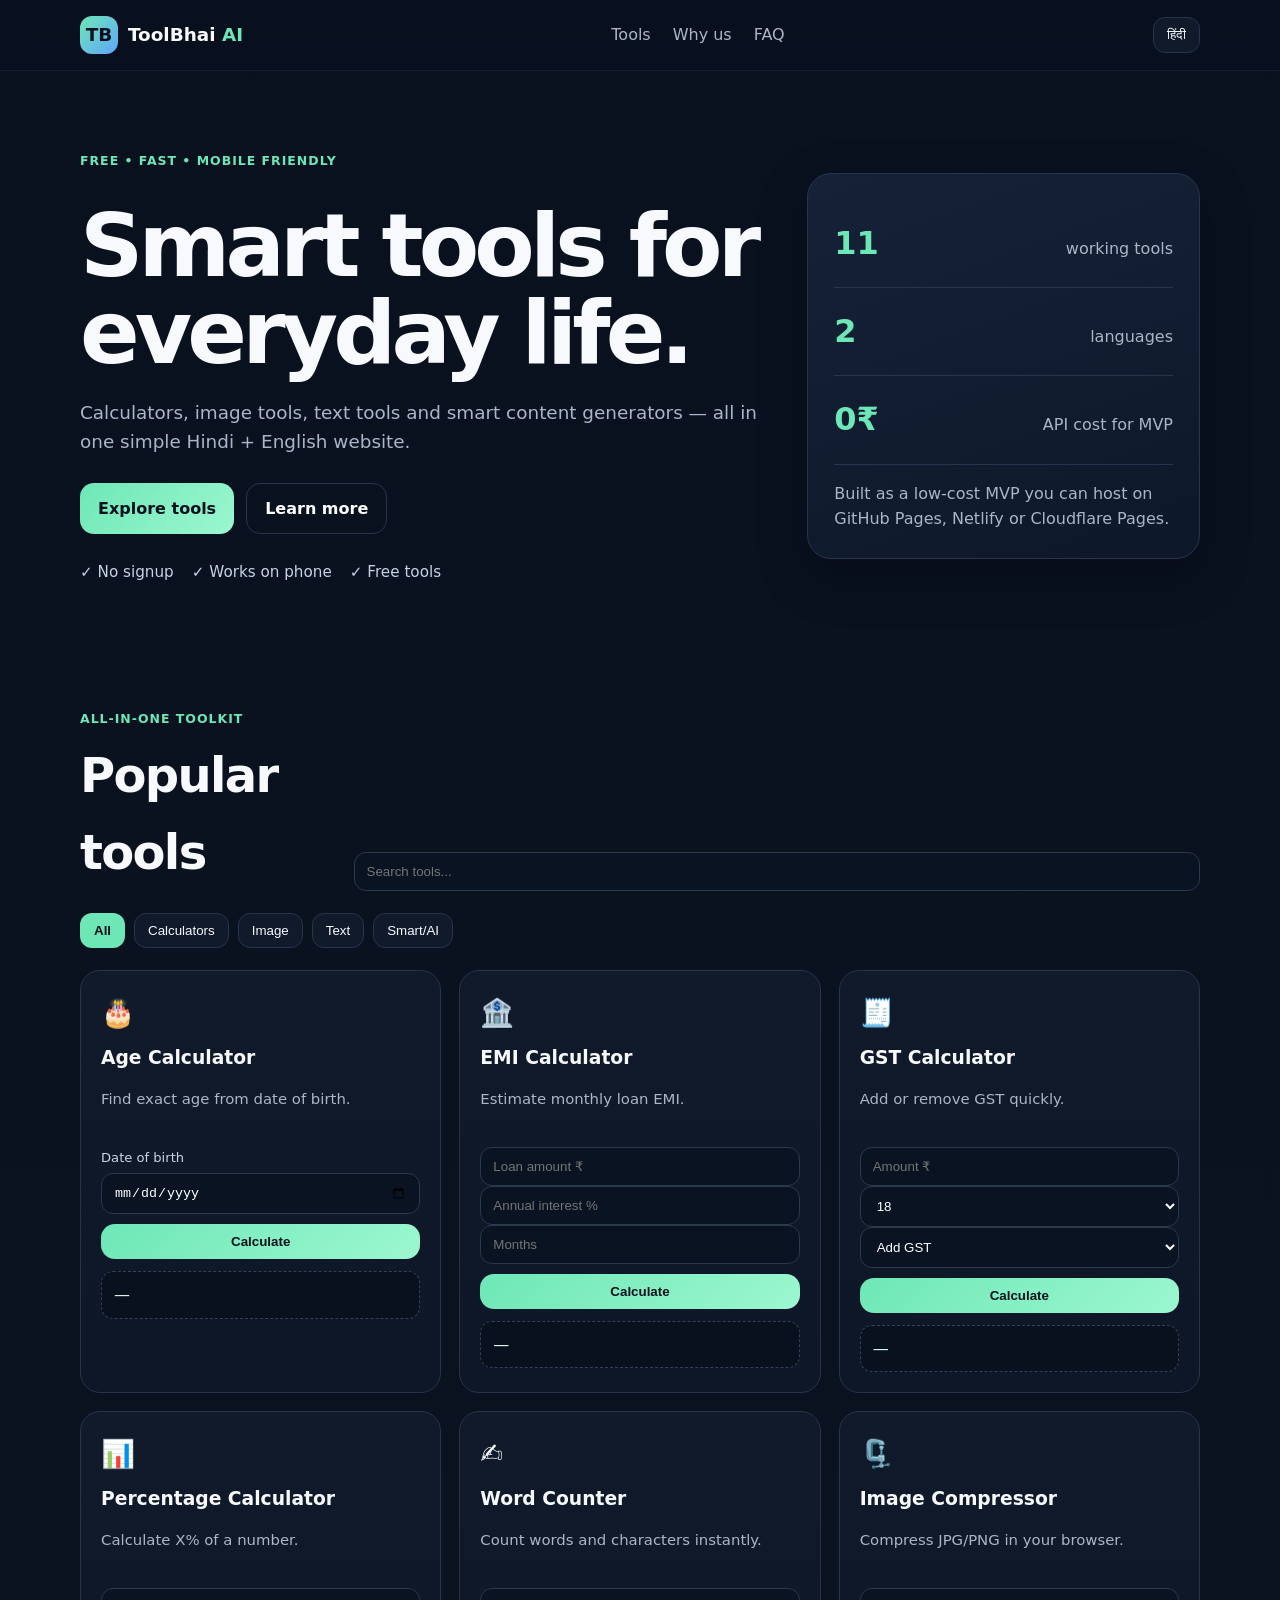
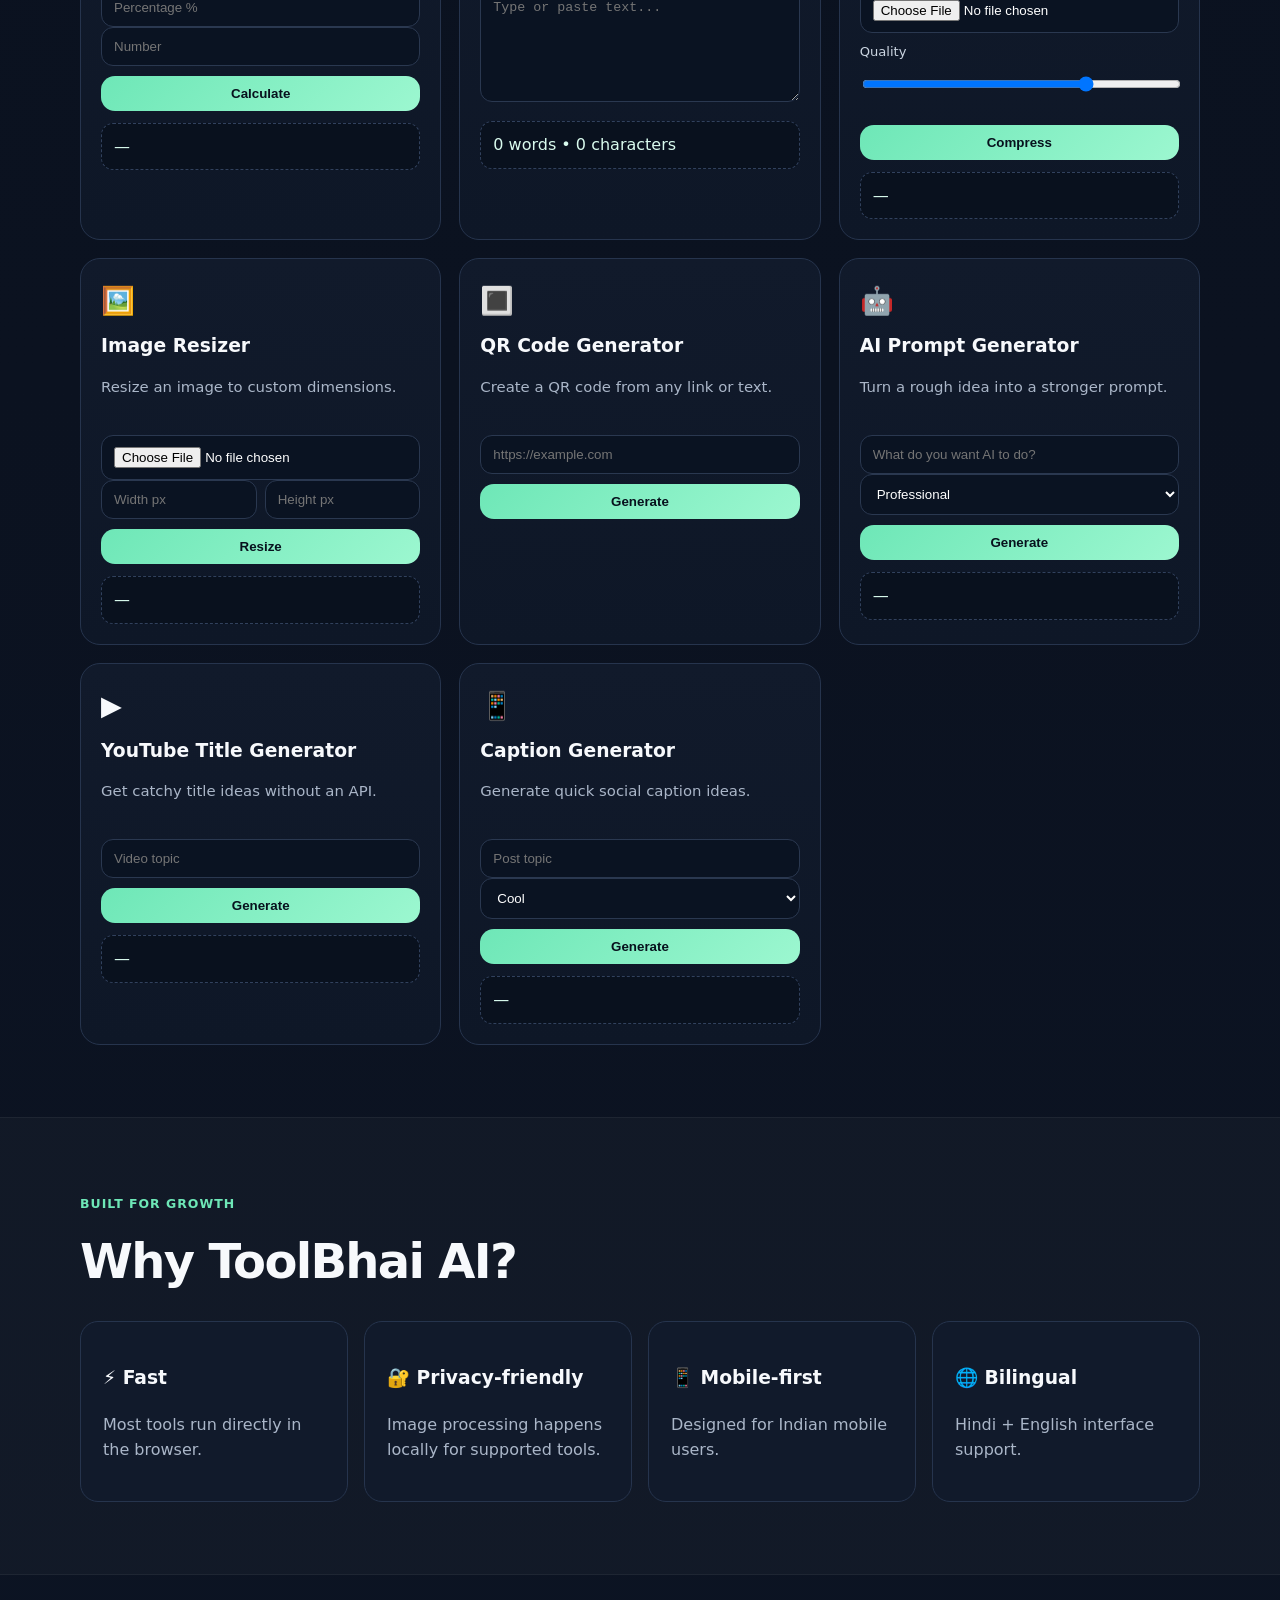
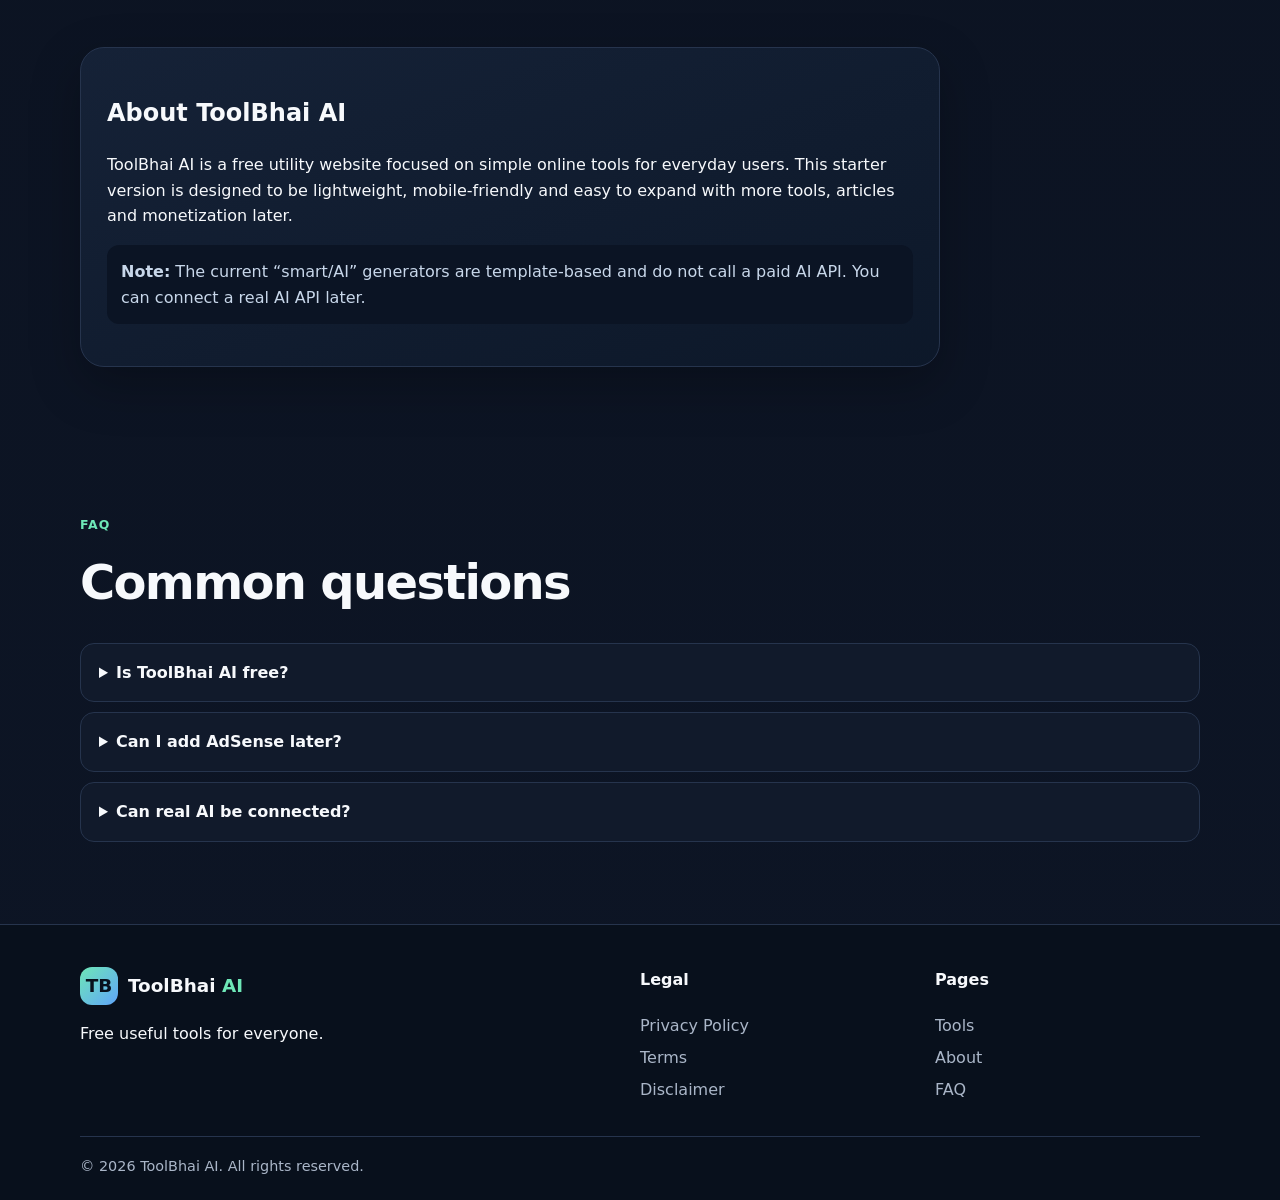
==== index.html @ b2e7e403 "Add files via upload" ====
<!doctype html>
<html lang="en">
<head>
  <meta charset="utf-8" />
  <meta name="viewport" content="width=device-width, initial-scale=1" />
  <meta name="description" content="ToolBhai AI — Free Hindi + English online tools for calculations, images, text, QR codes and smart content generation." />
  <meta name="keywords" content="online tools, AI tools, Hindi tools, EMI calculator, GST calculator, age calculator, image compressor, QR generator" />
  <meta name="author" content="ToolBhai AI" />
  <meta property="og:title" content="ToolBhai AI — Free Online Tools" />
  <meta property="og:description" content="Fast, simple and free Hindi + English tools for everyday work." />
  <meta property="og:type" content="website" />
  <title>ToolBhai AI — Free Hindi + English Online Tools</title>
  <link rel="stylesheet" href="styles.css" />
</head>
<body>
  <header class="site-header">
    <div class="container nav">
      <a class="brand" href="#top" aria-label="ToolBhai AI home">
        <span class="brand-mark">TB</span>
        <span>ToolBhai <b>AI</b></span>
      </a>
      <nav class="nav-links">
        <a href="#tools" data-i18n="navTools">Tools</a>
        <a href="#why" data-i18n="navWhy">Why us</a>
        <a href="#faq">FAQ</a>
      </nav>
      <button id="langToggle" class="lang-btn" type="button">हिंदी</button>
    </div>
  </header>

  <main id="top">
    <section class="hero">
      <div class="container hero-grid">
        <div>
          <span class="eyebrow" data-i18n="eyebrow">Free • Fast • Mobile friendly</span>
          <h1 data-i18n="heroTitle">Smart tools for everyday life.</h1>
          <p class="hero-copy" data-i18n="heroCopy">
            Calculators, image tools, text tools and smart content generators — all in one simple Hindi + English website.
          </p>
          <div class="hero-actions">
            <a class="btn primary" href="#tools" data-i18n="explore">Explore tools</a>
            <a class="btn ghost" href="#about" data-i18n="learnMore">Learn more</a>
          </div>
          <div class="trust-row">
            <span>✓ <span data-i18n="noSignup">No signup</span></span>
            <span>✓ <span data-i18n="worksPhone">Works on phone</span></span>
            <span>✓ <span data-i18n="freeTools">Free tools</span></span>
          </div>
        </div>
        <div class="hero-card">
          <div class="mini-stat">
            <strong>11</strong><span data-i18n="workingTools">working tools</span>
          </div>
          <div class="mini-stat">
            <strong>2</strong><span data-i18n="languages">languages</span>
          </div>
          <div class="mini-stat">
            <strong>0₹</strong><span data-i18n="apiCost">API cost for MVP</span>
          </div>
          <p data-i18n="heroNote">Built as a low-cost MVP you can host on GitHub Pages, Netlify or Cloudflare Pages.</p>
        </div>
      </div>
    </section>

    <section class="container section" id="tools">
      <div class="section-head">
        <div>
          <span class="eyebrow" data-i18n="allInOne">All-in-one toolkit</span>
          <h2 data-i18n="popularTools">Popular tools</h2>
        </div>
        <input id="toolSearch" class="search" type="search" placeholder="Search tools..." aria-label="Search tools" />
      </div>

      <div class="category-chips" id="chips">
        <button class="chip active" data-filter="all">All</button>
        <button class="chip" data-filter="calculator">Calculators</button>
        <button class="chip" data-filter="image">Image</button>
        <button class="chip" data-filter="text">Text</button>
        <button class="chip" data-filter="smart">Smart/AI</button>
      </div>

      <div class="tool-grid" id="toolGrid">
        <article class="tool-card" data-category="calculator" data-name="age calculator">
          <div class="icon">🎂</div><h3 data-i18n="ageCalc">Age Calculator</h3>
          <p data-i18n="ageDesc">Find exact age from date of birth.</p>
          <label data-i18n="dob">Date of birth</label>
          <input id="dob" type="date" />
          <button class="btn small" onclick="calcAge()" data-i18n="calculate">Calculate</button>
          <div class="result" id="ageResult">—</div>
        </article>

        <article class="tool-card" data-category="calculator" data-name="emi calculator loan">
          <div class="icon">🏦</div><h3 data-i18n="emiCalc">EMI Calculator</h3>
          <p data-i18n="emiDesc">Estimate monthly loan EMI.</p>
          <input id="loan" type="number" placeholder="Loan amount ₹" min="0" />
          <input id="rate" type="number" step="0.01" placeholder="Annual interest %" min="0" />
          <input id="months" type="number" placeholder="Months" min="1" />
          <button class="btn small" onclick="calcEMI()" data-i18n="calculate">Calculate</button>
          <div class="result" id="emiResult">—</div>
        </article>

        <article class="tool-card" data-category="calculator" data-name="gst calculator">
          <div class="icon">🧾</div><h3>GST Calculator</h3>
          <p data-i18n="gstDesc">Add or remove GST quickly.</p>
          <input id="gstAmount" type="number" placeholder="Amount ₹" min="0" />
          <select id="gstRate"><option>5</option><option>12</option><option selected>18</option><option>28</option></select>
          <select id="gstMode"><option value="add">Add GST</option><option value="remove">Remove GST</option></select>
          <button class="btn small" onclick="calcGST()" data-i18n="calculate">Calculate</button>
          <div class="result" id="gstResult">—</div>
        </article>

        <article class="tool-card" data-category="calculator" data-name="percentage calculator">
          <div class="icon">📊</div><h3 data-i18n="percentCalc">Percentage Calculator</h3>
          <p data-i18n="percentDesc">Calculate X% of a number.</p>
          <input id="pct" type="number" placeholder="Percentage %" />
          <input id="pctNum" type="number" placeholder="Number" />
          <button class="btn small" onclick="calcPercent()" data-i18n="calculate">Calculate</button>
          <div class="result" id="pctResult">—</div>
        </article>

        <article class="tool-card" data-category="text" data-name="word counter text">
          <div class="icon">✍️</div><h3 data-i18n="wordCounter">Word Counter</h3>
          <p data-i18n="wordDesc">Count words and characters instantly.</p>
          <textarea id="wordText" rows="6" placeholder="Type or paste text..."></textarea>
          <div class="result" id="wordResult">0 words • 0 characters</div>
        </article>

        <article class="tool-card" data-category="image" data-name="image compressor compress">
          <div class="icon">🗜️</div><h3 data-i18n="compressor">Image Compressor</h3>
          <p data-i18n="compressDesc">Compress JPG/PNG in your browser.</p>
          <input id="compressInput" type="file" accept="image/*" />
          <label>Quality <input id="quality" type="range" min="0.2" max="0.95" step="0.05" value="0.75"/></label>
          <button class="btn small" onclick="compressImage()" data-i18n="compress">Compress</button>
          <div class="result" id="compressResult">—</div>
        </article>

        <article class="tool-card" data-category="image" data-name="image resizer resize">
          <div class="icon">🖼️</div><h3 data-i18n="resizer">Image Resizer</h3>
          <p data-i18n="resizeDesc">Resize an image to custom dimensions.</p>
          <input id="resizeInput" type="file" accept="image/*" />
          <div class="two-col">
            <input id="resizeW" type="number" placeholder="Width px" min="1" />
            <input id="resizeH" type="number" placeholder="Height px" min="1" />
          </div>
          <button class="btn small" onclick="resizeImage()" data-i18n="resize">Resize</button>
          <div class="result" id="resizeResult">—</div>
        </article>

        <article class="tool-card" data-category="text" data-name="qr code generator">
          <div class="icon">🔳</div><h3 data-i18n="qrGen">QR Code Generator</h3>
          <p data-i18n="qrDesc">Create a QR code from any link or text.</p>
          <input id="qrText" type="text" placeholder="https://example.com" />
          <button class="btn small" onclick="makeQR()" data-i18n="generate">Generate</button>
          <div class="qr-wrap" id="qrWrap"></div>
        </article>

        <article class="tool-card" data-category="smart" data-name="ai prompt generator">
          <div class="icon">🤖</div><h3 data-i18n="promptGen">AI Prompt Generator</h3>
          <p data-i18n="promptDesc">Turn a rough idea into a stronger prompt.</p>
          <input id="promptTask" type="text" placeholder="What do you want AI to do?" />
          <select id="promptTone">
            <option>Professional</option><option>Friendly</option><option>Creative</option><option>Concise</option>
          </select>
          <button class="btn small" onclick="makePrompt()" data-i18n="generate">Generate</button>
          <div class="result selectable" id="promptResult">—</div>
        </article>

        <article class="tool-card" data-category="smart" data-name="youtube title generator ai">
          <div class="icon">▶️</div><h3 data-i18n="ytTitle">YouTube Title Generator</h3>
          <p data-i18n="ytDesc">Get catchy title ideas without an API.</p>
          <input id="ytTopic" type="text" placeholder="Video topic" />
          <button class="btn small" onclick="makeTitles()" data-i18n="generate">Generate</button>
          <div class="result selectable" id="ytResult">—</div>
        </article>

        <article class="tool-card" data-category="smart" data-name="instagram caption generator ai">
          <div class="icon">📱</div><h3 data-i18n="captionGen">Caption Generator</h3>
          <p data-i18n="captionDesc">Generate quick social caption ideas.</p>
          <input id="captionTopic" type="text" placeholder="Post topic" />
          <select id="captionMood"><option>Cool</option><option>Funny</option><option>Motivational</option><option>Simple</option></select>
          <button class="btn small" onclick="makeCaption()" data-i18n="generate">Generate</button>
          <div class="result selectable" id="captionResult">—</div>
        </article>
      </div>
    </section>

    <section class="section muted" id="why">
      <div class="container">
        <div class="section-head"><div><span class="eyebrow" data-i18n="builtForGrowth">Built for growth</span><h2 data-i18n="whyTitle">Why ToolBhai AI?</h2></div></div>
        <div class="feature-grid">
          <div class="feature"><h3>⚡ <span data-i18n="fast">Fast</span></h3><p data-i18n="fastDesc">Most tools run directly in the browser.</p></div>
          <div class="feature"><h3>🔐 <span data-i18n="privacy">Privacy-friendly</span></h3><p data-i18n="privacyDesc">Image processing happens locally for supported tools.</p></div>
          <div class="feature"><h3>📱 <span data-i18n="mobile">Mobile-first</span></h3><p data-i18n="mobileDesc">Designed for Indian mobile users.</p></div>
          <div class="feature"><h3>🌐 <span data-i18n="bilingual">Bilingual</span></h3><p data-i18n="bilingualDesc">Hindi + English interface support.</p></div>
        </div>
      </div>
    </section>

    <section class="container section" id="about">
      <div class="content-card">
        <h2 data-i18n="aboutTitle">About ToolBhai AI</h2>
        <p data-i18n="aboutText">ToolBhai AI is a free utility website focused on simple online tools for everyday users. This starter version is designed to be lightweight, mobile-friendly and easy to expand with more tools, articles and monetization later.</p>
        <p class="note" data-i18n="aiNote"><strong>Note:</strong> The current “smart/AI” generators are template-based and do not call a paid AI API. You can connect a real AI API later.</p>
      </div>
    </section>

    <section class="container section" id="faq">
      <div class="section-head"><div><span class="eyebrow">FAQ</span><h2 data-i18n="faqTitle">Common questions</h2></div></div>
      <details><summary data-i18n="faq1q">Is ToolBhai AI free?</summary><p data-i18n="faq1a">Yes. This MVP uses free browser-based tools.</p></details>
      <details><summary data-i18n="faq2q">Can I add AdSense later?</summary><p data-i18n="faq2a">Yes, after you add original content, policy pages, useful tools and get the site approved.</p></details>
      <details><summary data-i18n="faq3q">Can real AI be connected?</summary><p data-i18n="faq3a">Yes. A backend can later connect to OpenAI or another AI provider.</p></details>
    </section>
  </main>

  <footer>
    <div class="container footer-grid">
      <div><div class="brand"><span class="brand-mark">TB</span><span>ToolBhai <b>AI</b></span></div><p>Free useful tools for everyone.</p></div>
      <div><h4>Legal</h4><a href="privacy.html">Privacy Policy</a><a href="terms.html">Terms</a><a href="disclaimer.html">Disclaimer</a></div>
      <div><h4>Pages</h4><a href="#tools">Tools</a><a href="#about">About</a><a href="#faq">FAQ</a></div>
    </div>
    <div class="container copyright">© <span id="year"></span> ToolBhai AI. All rights reserved.</div>
  </footer>

  <canvas id="workCanvas" hidden></canvas>
  <script src="app.js"></script>
</body>
</html>
---- styles.css ----
:root{
  --bg:#0b1220;--panel:#111a2b;--panel2:#162238;--text:#f7f9fc;--muted:#aab6c8;
  --accent:#6ee7b7;--accent2:#60a5fa;--border:#26344d;--shadow:0 18px 50px rgba(0,0,0,.25);
}
*{box-sizing:border-box}html{scroll-behavior:smooth}body{margin:0;font-family:Inter,ui-sans-serif,system-ui,-apple-system,Segoe UI,Roboto,Arial,sans-serif;background:linear-gradient(180deg,#09111f 0%,#0b1220 45%,#0d1525 100%);color:var(--text);line-height:1.6}
a{color:inherit;text-decoration:none}.container{width:min(1120px,92%);margin:auto}.site-header{position:sticky;top:0;z-index:20;background:rgba(9,17,31,.82);backdrop-filter:blur(14px);border-bottom:1px solid rgba(255,255,255,.06)}
.nav{height:70px;display:flex;align-items:center;justify-content:space-between;gap:20px}.brand{display:flex;align-items:center;gap:10px;font-weight:800;font-size:1.15rem}.brand b{color:var(--accent)}.brand-mark{display:grid;place-items:center;width:38px;height:38px;border-radius:12px;background:linear-gradient(135deg,var(--accent),var(--accent2));color:#08111d;font-weight:900}
.nav-links{display:flex;gap:22px;color:var(--muted)}.nav-links a:hover{color:#fff}.lang-btn,.chip{border:1px solid var(--border);background:var(--panel);color:var(--text);padding:9px 13px;border-radius:12px;cursor:pointer}.hero{padding:76px 0 48px}.hero-grid{display:grid;grid-template-columns:1.4fr .8fr;gap:40px;align-items:center}.eyebrow{display:inline-block;color:var(--accent);font-weight:800;text-transform:uppercase;letter-spacing:.08em;font-size:.78rem}.hero h1{font-size:clamp(2.6rem,7vw,5.5rem);line-height:.98;letter-spacing:-.055em;margin:.35em 0 .25em;max-width:850px}.hero-copy{font-size:1.15rem;color:var(--muted);max-width:720px}.hero-actions{display:flex;gap:12px;flex-wrap:wrap;margin:26px 0}.btn{display:inline-flex;align-items:center;justify-content:center;border:none;border-radius:14px;padding:12px 18px;font-weight:800;cursor:pointer}.btn.primary,.btn.small{background:linear-gradient(135deg,var(--accent),#9cf7d0);color:#07111d}.btn.ghost{border:1px solid var(--border);background:transparent;color:#fff}.btn.small{width:100%;margin-top:10px;padding:10px 12px}.trust-row{display:flex;gap:18px;flex-wrap:wrap;color:#c7d2e3;font-size:.95rem}.hero-card,.content-card{background:linear-gradient(160deg,rgba(22,34,56,.96),rgba(13,24,42,.96));border:1px solid var(--border);border-radius:24px;padding:26px;box-shadow:var(--shadow)}.mini-stat{display:flex;align-items:baseline;justify-content:space-between;padding:18px 0;border-bottom:1px solid var(--border)}.mini-stat strong{font-size:2rem;color:var(--accent)}.mini-stat span{color:var(--muted)}.hero-card p{color:var(--muted);margin-bottom:0}.section{padding:72px 0}.muted{background:rgba(255,255,255,.025);border-top:1px solid rgba(255,255,255,.05);border-bottom:1px solid rgba(255,255,255,.05)}.section-head{display:flex;align-items:end;justify-content:space-between;gap:20px;margin-bottom:22px}.section-head h2{font-size:clamp(2rem,4vw,3rem);margin:.15em 0 0;letter-spacing:-.035em}.search{min-width:260px}.category-chips{display:flex;gap:9px;flex-wrap:wrap;margin-bottom:22px}.chip.active{background:var(--accent);color:#08111d;border-color:transparent;font-weight:800}.tool-grid{display:grid;grid-template-columns:repeat(3,1fr);gap:18px}.tool-card{background:linear-gradient(180deg,var(--panel),#0e1727);border:1px solid var(--border);border-radius:20px;padding:20px;transition:.2s transform,.2s border-color}.tool-card:hover{transform:translateY(-3px);border-color:#3f526f}.tool-card .icon{font-size:1.7rem}.tool-card h3{margin:.45em 0 .25em}.tool-card p{color:var(--muted);font-size:.93rem;min-height:44px}.tool-card label{font-size:.82rem;color:#cbd5e1;display:block;margin:8px 0 5px}input,select,textarea{width:100%;background:#0a1322;border:1px solid #2a3850;color:#fff;border-radius:12px;padding:11px 12px;outline:none}input:focus,select:focus,textarea:focus{border-color:var(--accent2)}textarea{resize:vertical}.two-col{display:grid;grid-template-columns:1fr 1fr;gap:8px}.result{margin-top:12px;background:#09111e;border:1px dashed #31415d;border-radius:12px;padding:10px 12px;color:#d9fbee;min-height:46px;overflow-wrap:anywhere}.selectable{user-select:text;white-space:pre-line}.qr-wrap{display:grid;place-items:center;margin-top:12px}.qr-wrap img{max-width:180px;border-radius:12px;background:#fff;padding:8px}.feature-grid{display:grid;grid-template-columns:repeat(4,1fr);gap:16px}.feature{padding:22px;border:1px solid var(--border);border-radius:18px;background:var(--panel)}.feature p{color:var(--muted)}.content-card{max-width:860px}.content-card .note{color:#c8d7ea;background:#0b1424;padding:14px;border-radius:12px}.section details{background:var(--panel);border:1px solid var(--border);border-radius:14px;padding:16px 18px;margin:10px 0}.section summary{cursor:pointer;font-weight:700}.section details p{color:var(--muted)}footer{border-top:1px solid var(--border);padding:42px 0 22px;background:#08101c}.footer-grid{display:grid;grid-template-columns:2fr 1fr 1fr;gap:30px}.footer-grid h4{margin-top:0}.footer-grid a{display:block;color:var(--muted);margin:6px 0}.copyright{border-top:1px solid var(--border);margin-top:28px;padding-top:18px;color:var(--muted);font-size:.9rem}.hidden{display:none!important}
@media (max-width:900px){.hero-grid{grid-template-columns:1fr}.tool-grid{grid-template-columns:repeat(2,1fr)}.feature-grid{grid-template-columns:repeat(2,1fr)}}
@media (max-width:640px){.nav-links{display:none}.hero{padding-top:52px}.tool-grid,.feature-grid,.footer-grid{grid-template-columns:1fr}.section-head{align-items:stretch;flex-direction:column}.search{min-width:0}.trust-row{gap:10px}.hero-card{padding:20px}.tool-card p{min-height:0}}
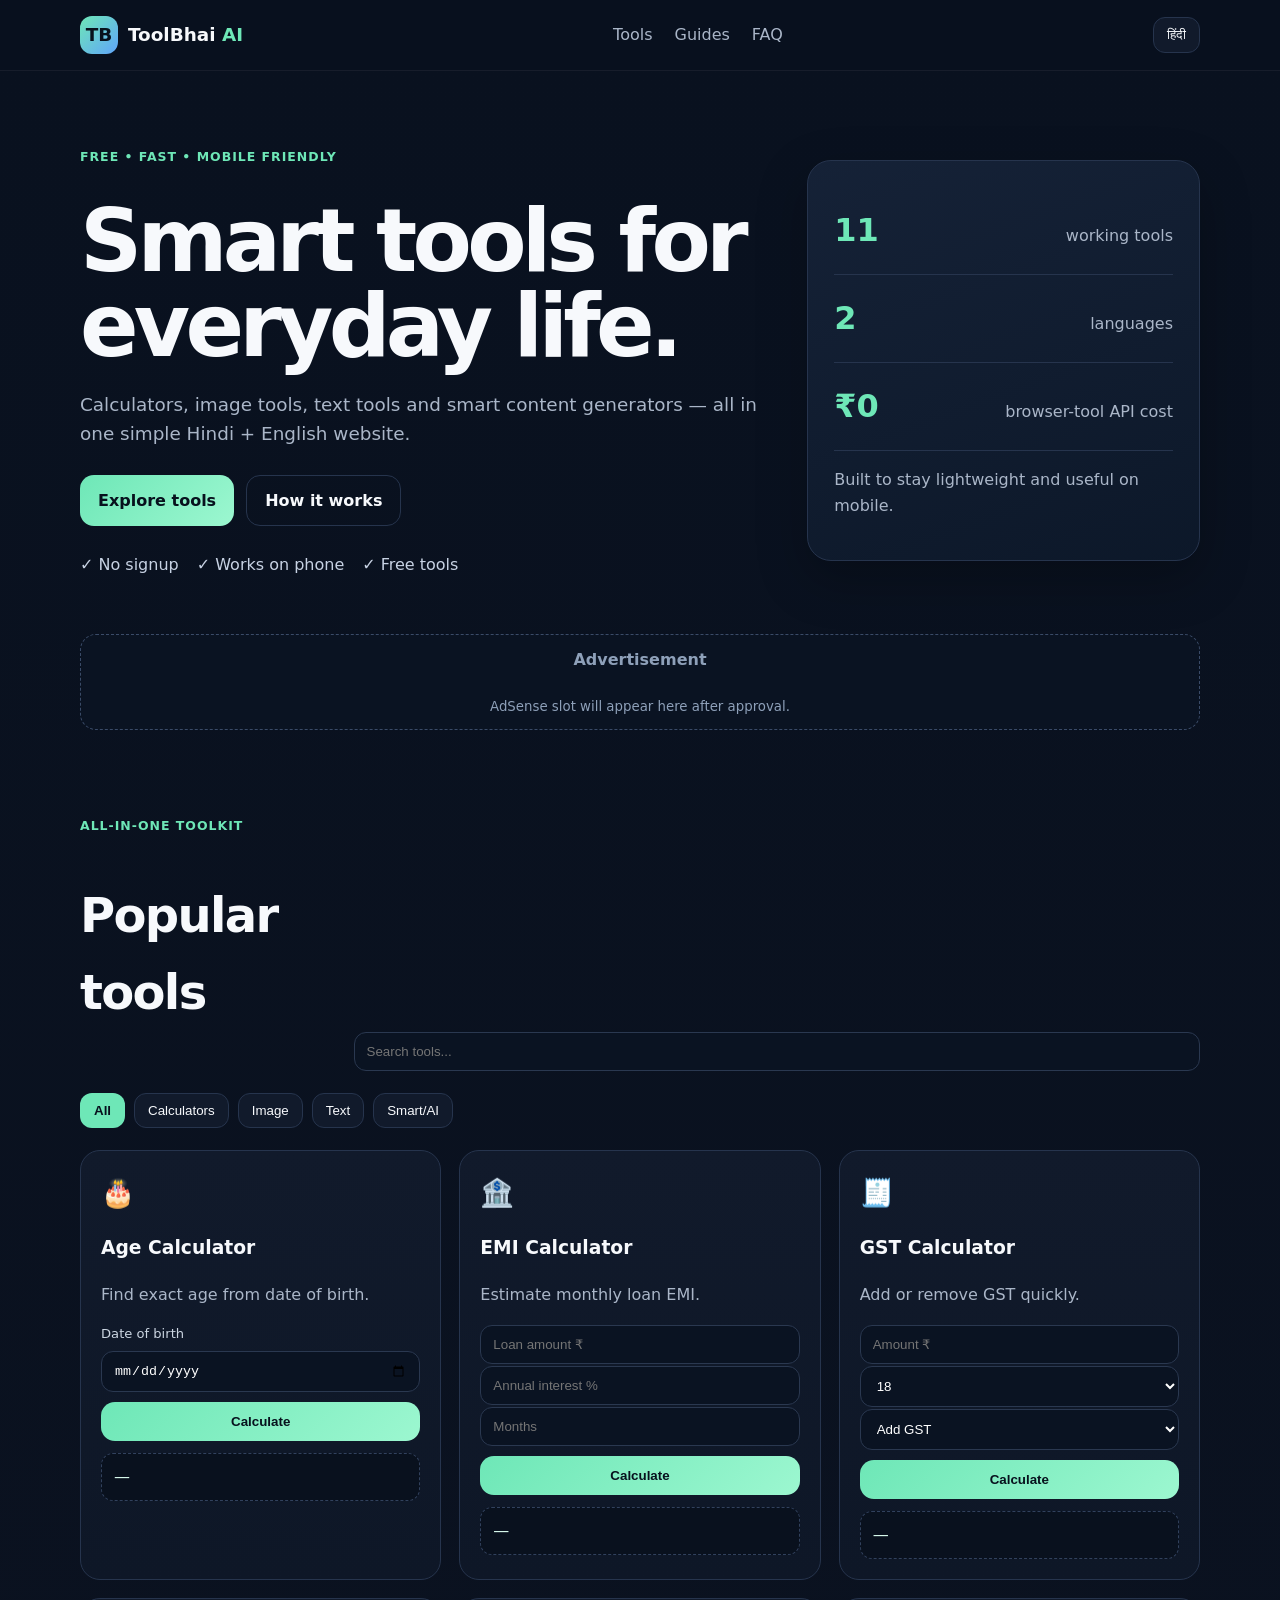
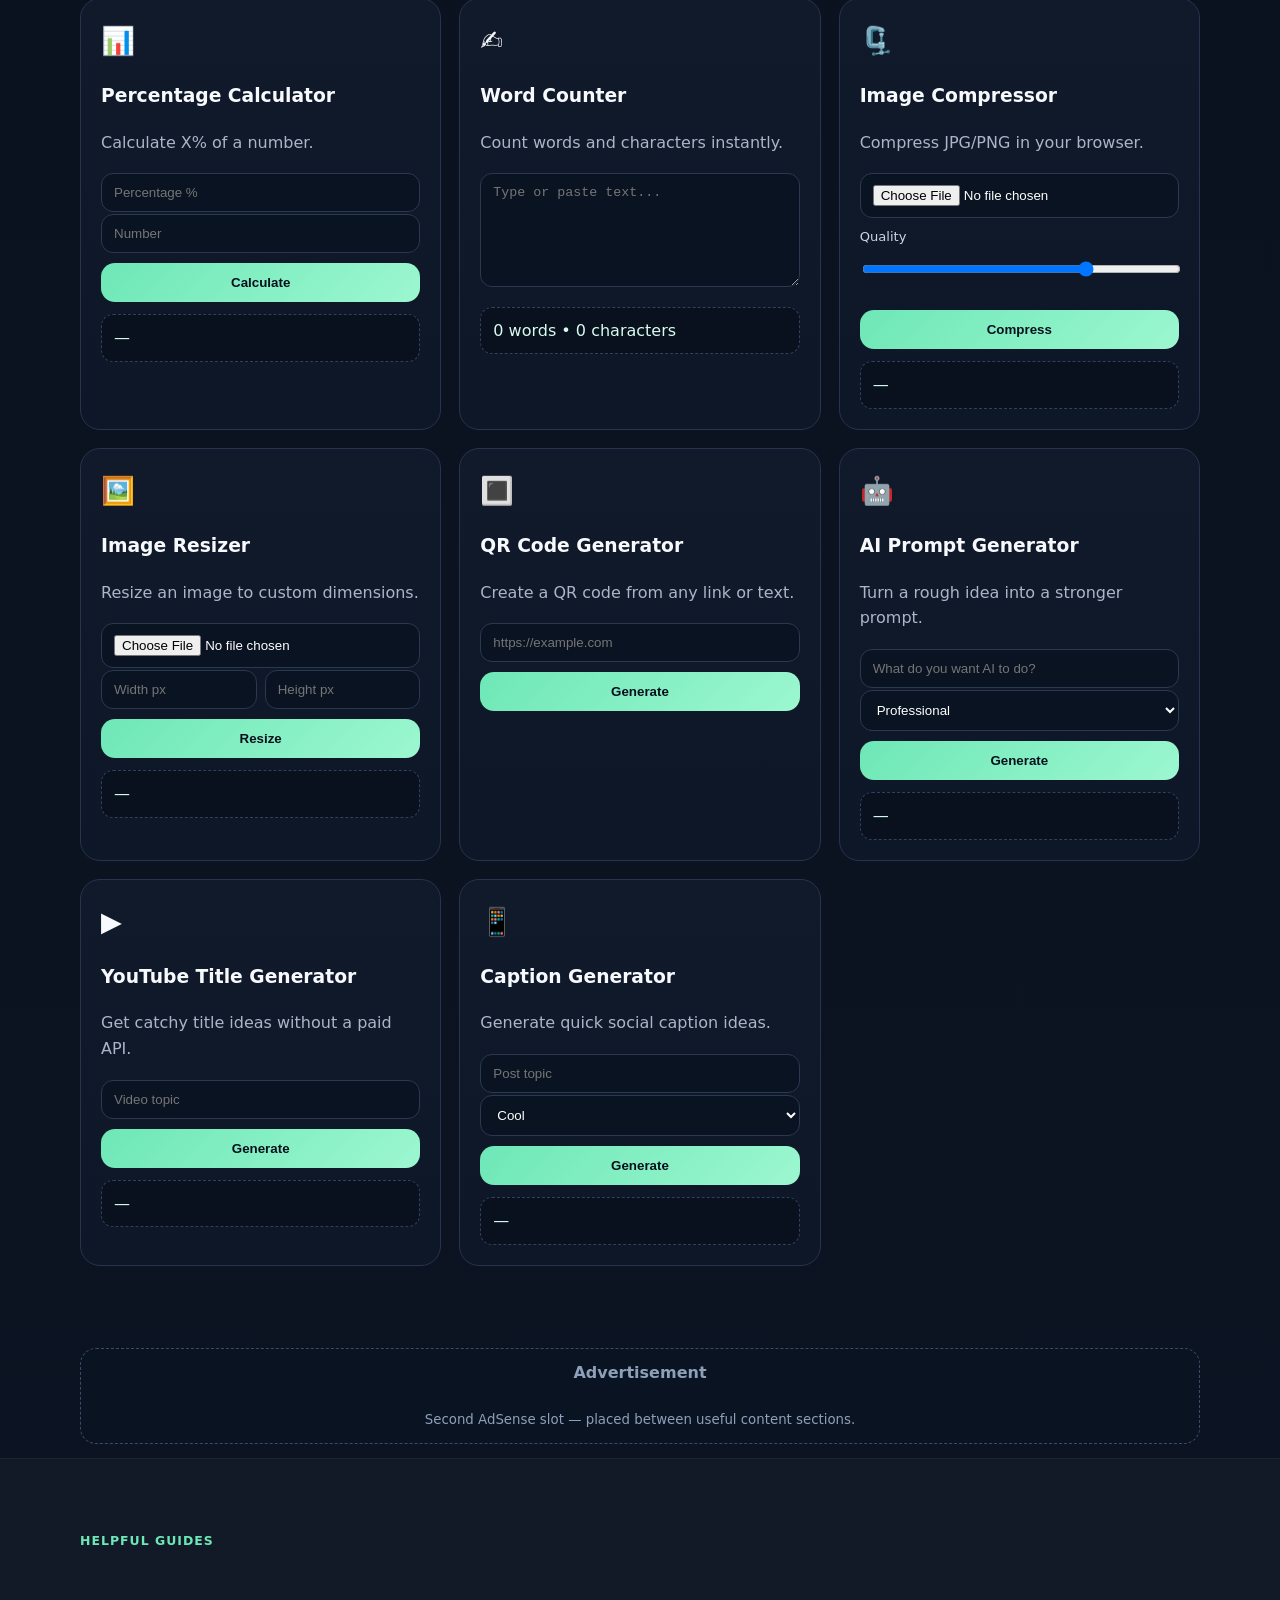
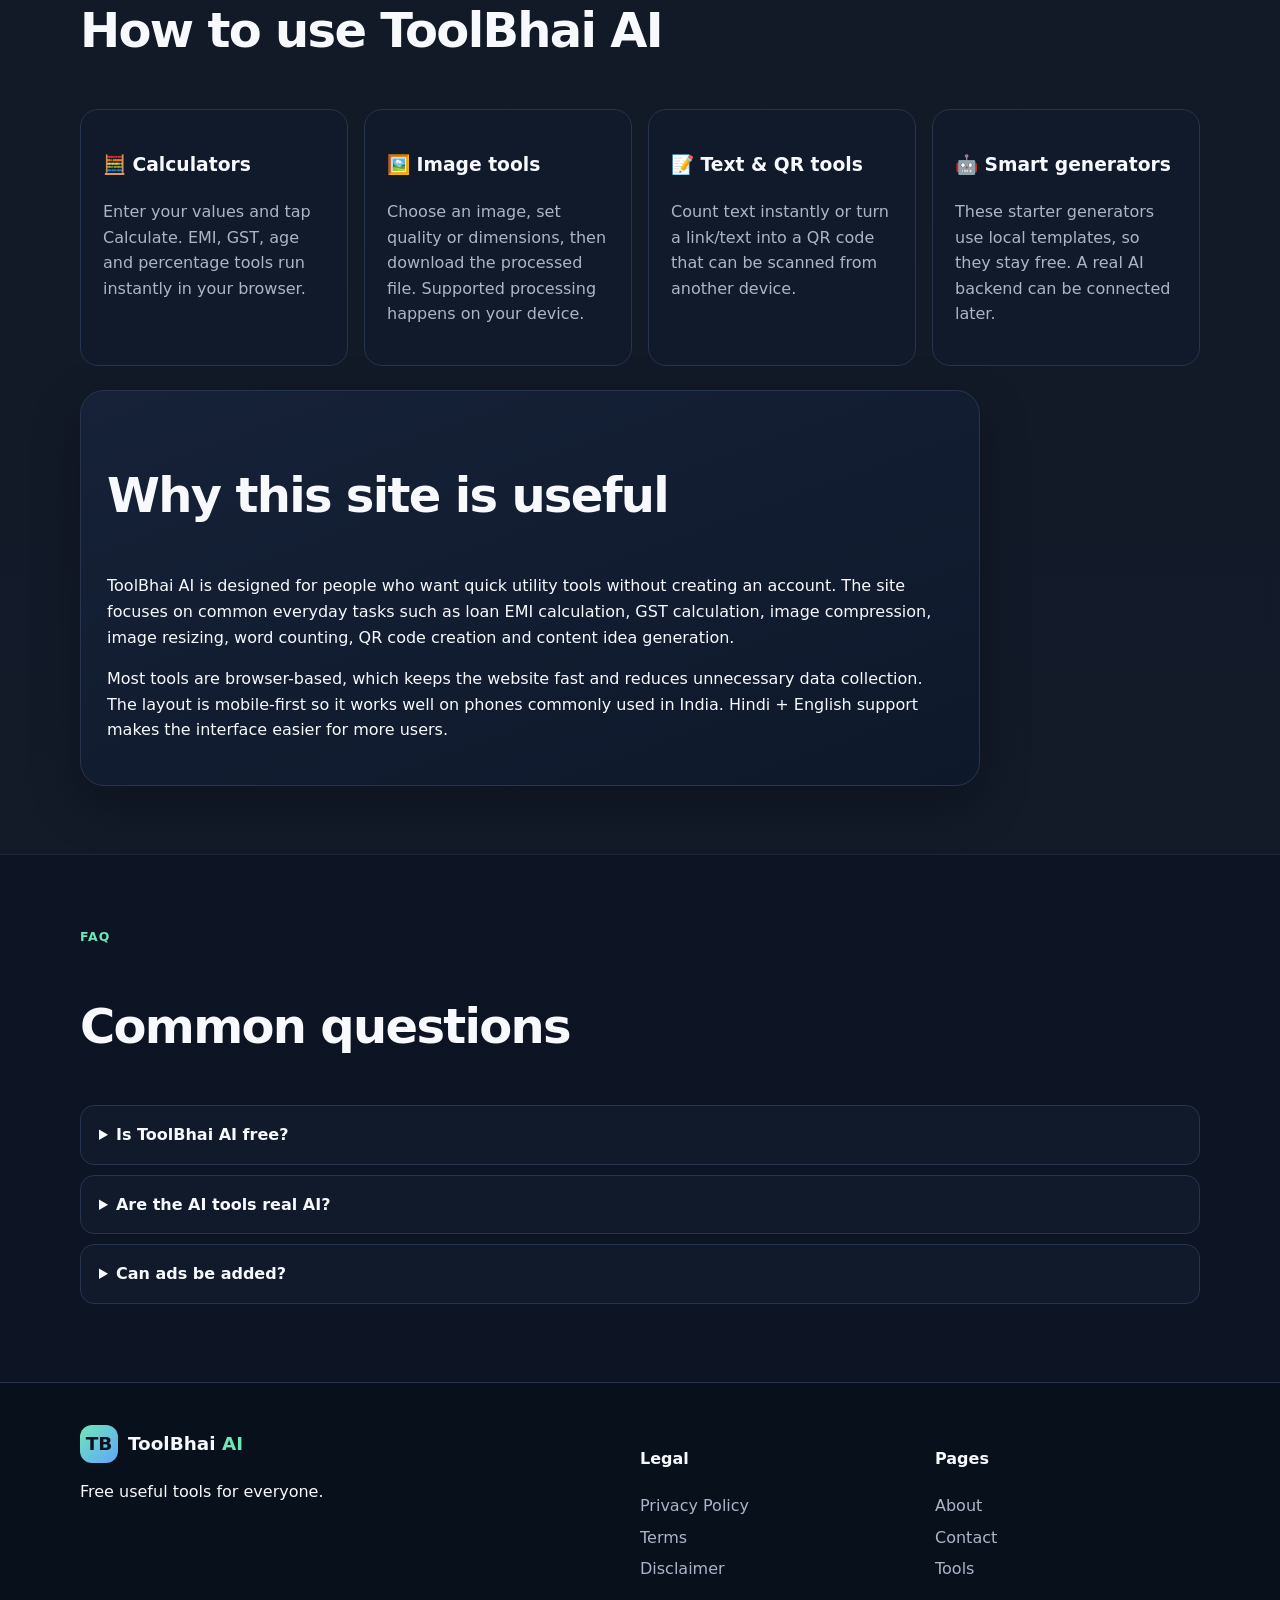
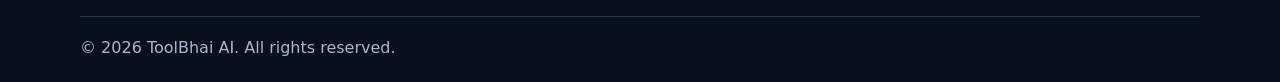
==== commit 1dbb2a67: "Add files via upload" ====
--- a/index.html
+++ b/index.html
@@ -3,225 +3,125 @@
 <head>
   <meta charset="utf-8" />
   <meta name="viewport" content="width=device-width, initial-scale=1" />
-  <meta name="description" content="ToolBhai AI — Free Hindi + English online tools for calculations, images, text, QR codes and smart content generation." />
-  <meta name="keywords" content="online tools, AI tools, Hindi tools, EMI calculator, GST calculator, age calculator, image compressor, QR generator" />
-  <meta name="author" content="ToolBhai AI" />
+  <title>ToolBhai AI — Free Online Tools in Hindi & English</title>
+  <meta name="description" content="Free online calculators, image tools, text tools, QR code generator and smart content tools for Indian mobile users. Hindi + English." />
+  <meta name="robots" content="index,follow,max-image-preview:large" />
+  <link rel="canonical" href="https://ashuprajapati75359-alt.github.io/toolbhai-ai/" />
   <meta property="og:title" content="ToolBhai AI — Free Online Tools" />
-  <meta property="og:description" content="Fast, simple and free Hindi + English tools for everyday work." />
+  <meta property="og:description" content="Fast, free and mobile-friendly tools for calculations, images, text, QR codes and content ideas." />
   <meta property="og:type" content="website" />
-  <title>ToolBhai AI — Free Hindi + English Online Tools</title>
+  <meta property="og:url" content="https://ashuprajapati75359-alt.github.io/toolbhai-ai/" />
   <link rel="stylesheet" href="styles.css" />
+  <script async src="https://pagead2.googlesyndication.com/pagead/js/adsbygoogle.js?client=ca-pub-1234567890123456" crossorigin="anonymous"></script>
+  <!-- Search Console verification meta tag can also be added here. -->
+  <script type="application/ld+json">
+  {
+    "@context":"https://schema.org",
+    "@type":"WebSite",
+    "name":"ToolBhai AI",
+    "url":"https://ashuprajapati75359-alt.github.io/toolbhai-ai/",
+    "description":"Free Hindi + English online utility tools."
+  }
+  </script>
 </head>
 <body>
-  <header class="site-header">
-    <div class="container nav">
-      <a class="brand" href="#top" aria-label="ToolBhai AI home">
-        <span class="brand-mark">TB</span>
-        <span>ToolBhai <b>AI</b></span>
-      </a>
-      <nav class="nav-links">
-        <a href="#tools" data-i18n="navTools">Tools</a>
-        <a href="#why" data-i18n="navWhy">Why us</a>
-        <a href="#faq">FAQ</a>
-      </nav>
-      <button id="langToggle" class="lang-btn" type="button">हिंदी</button>
+<header class="site-header">
+  <div class="container nav">
+    <a class="brand" href="#top"><span class="brand-mark">TB</span><span>ToolBhai <b>AI</b></span></a>
+    <nav class="nav-links"><a href="#tools">Tools</a><a href="#guides">Guides</a><a href="#faq">FAQ</a></nav>
+    <button id="langToggle" class="lang-btn" type="button">हिंदी</button>
+  </div>
+</header>
+
+<main id="top">
+  <section class="hero">
+    <div class="container hero-grid">
+      <div>
+        <span class="eyebrow" data-i18n="eyebrow">Free • Fast • Mobile friendly</span>
+        <h1 data-i18n="heroTitle">Smart tools for everyday life.</h1>
+        <p class="hero-copy" data-i18n="heroCopy">Calculators, image tools, text tools and smart content generators — all in one simple Hindi + English website.</p>
+        <div class="hero-actions"><a class="btn primary" href="#tools">Explore tools</a><a class="btn ghost" href="#guides">How it works</a></div>
+        <div class="trust-row"><span>✓ No signup</span><span>✓ Works on phone</span><span>✓ Free tools</span></div>
+      </div>
+      <div class="hero-card">
+        <div class="mini-stat"><strong>11</strong><span>working tools</span></div>
+        <div class="mini-stat"><strong>2</strong><span>languages</span></div>
+        <div class="mini-stat"><strong>₹0</strong><span>browser-tool API cost</span></div>
+        <p>Built to stay lightweight and useful on mobile.</p>
+      </div>
     </div>
-  </header>
+  </section>
 
-  <main id="top">
-    <section class="hero">
-      <div class="container hero-grid">
-        <div>
-          <span class="eyebrow" data-i18n="eyebrow">Free • Fast • Mobile friendly</span>
-          <h1 data-i18n="heroTitle">Smart tools for everyday life.</h1>
-          <p class="hero-copy" data-i18n="heroCopy">
-            Calculators, image tools, text tools and smart content generators — all in one simple Hindi + English website.
-          </p>
-          <div class="hero-actions">
-            <a class="btn primary" href="#tools" data-i18n="explore">Explore tools</a>
-            <a class="btn ghost" href="#about" data-i18n="learnMore">Learn more</a>
-          </div>
-          <div class="trust-row">
-            <span>✓ <span data-i18n="noSignup">No signup</span></span>
-            <span>✓ <span data-i18n="worksPhone">Works on phone</span></span>
-            <span>✓ <span data-i18n="freeTools">Free tools</span></span>
-          </div>
-        </div>
-        <div class="hero-card">
-          <div class="mini-stat">
-            <strong>11</strong><span data-i18n="workingTools">working tools</span>
-          </div>
-          <div class="mini-stat">
-            <strong>2</strong><span data-i18n="languages">languages</span>
-          </div>
-          <div class="mini-stat">
-            <strong>0₹</strong><span data-i18n="apiCost">API cost for MVP</span>
-          </div>
-          <p data-i18n="heroNote">Built as a low-cost MVP you can host on GitHub Pages, Netlify or Cloudflare Pages.</p>
-        </div>
+  <section class="container ad-section" aria-label="Advertisement">
+    <div class="ad-placeholder"><span>Advertisement</span><small>AdSense slot will appear here after approval.</small></div>
+  </section>
+
+  <section class="container section" id="tools">
+    <div class="section-head">
+      <div><span class="eyebrow">All-in-one toolkit</span><h2>Popular tools</h2></div>
+      <input id="toolSearch" class="search" type="search" placeholder="Search tools..." aria-label="Search tools" />
+    </div>
+    <div class="category-chips" id="chips">
+      <button class="chip active" data-filter="all">All</button>
+      <button class="chip" data-filter="calculator">Calculators</button>
+      <button class="chip" data-filter="image">Image</button>
+      <button class="chip" data-filter="text">Text</button>
+      <button class="chip" data-filter="smart">Smart/AI</button>
+    </div>
+
+    <div class="tool-grid" id="toolGrid">
+      <article class="tool-card" data-category="calculator" data-name="age calculator"><div class="icon">🎂</div><h3>Age Calculator</h3><p>Find exact age from date of birth.</p><label>Date of birth</label><input id="dob" type="date" /><button class="btn small" onclick="calcAge()">Calculate</button><div class="result" id="ageResult">—</div></article>
+      <article class="tool-card" data-category="calculator" data-name="emi calculator loan"><div class="icon">🏦</div><h3>EMI Calculator</h3><p>Estimate monthly loan EMI.</p><input id="loan" type="number" placeholder="Loan amount ₹" min="0" /><input id="rate" type="number" step="0.01" placeholder="Annual interest %" min="0" /><input id="months" type="number" placeholder="Months" min="1" /><button class="btn small" onclick="calcEMI()">Calculate</button><div class="result" id="emiResult">—</div></article>
+      <article class="tool-card" data-category="calculator" data-name="gst calculator"><div class="icon">🧾</div><h3>GST Calculator</h3><p>Add or remove GST quickly.</p><input id="gstAmount" type="number" placeholder="Amount ₹" min="0" /><select id="gstRate"><option>5</option><option>12</option><option selected>18</option><option>28</option></select><select id="gstMode"><option value="add">Add GST</option><option value="remove">Remove GST</option></select><button class="btn small" onclick="calcGST()">Calculate</button><div class="result" id="gstResult">—</div></article>
+      <article class="tool-card" data-category="calculator" data-name="percentage calculator"><div class="icon">📊</div><h3>Percentage Calculator</h3><p>Calculate X% of a number.</p><input id="pct" type="number" placeholder="Percentage %" /><input id="pctNum" type="number" placeholder="Number" /><button class="btn small" onclick="calcPercent()">Calculate</button><div class="result" id="pctResult">—</div></article>
+      <article class="tool-card" data-category="text" data-name="word counter text"><div class="icon">✍️</div><h3>Word Counter</h3><p>Count words and characters instantly.</p><textarea id="wordText" rows="6" placeholder="Type or paste text..."></textarea><div class="result" id="wordResult">0 words • 0 characters</div></article>
+      <article class="tool-card" data-category="image" data-name="image compressor compress"><div class="icon">🗜️</div><h3>Image Compressor</h3><p>Compress JPG/PNG in your browser.</p><input id="compressInput" type="file" accept="image/*" /><label>Quality <input id="quality" type="range" min="0.2" max="0.95" step="0.05" value="0.75"/></label><button class="btn small" onclick="compressImage()">Compress</button><div class="result" id="compressResult">—</div></article>
+      <article class="tool-card" data-category="image" data-name="image resizer resize"><div class="icon">🖼️</div><h3>Image Resizer</h3><p>Resize an image to custom dimensions.</p><input id="resizeInput" type="file" accept="image/*" /><div class="two-col"><input id="resizeW" type="number" placeholder="Width px" min="1" /><input id="resizeH" type="number" placeholder="Height px" min="1" /></div><button class="btn small" onclick="resizeImage()">Resize</button><div class="result" id="resizeResult">—</div></article>
+      <article class="tool-card" data-category="text" data-name="qr code generator"><div class="icon">🔳</div><h3>QR Code Generator</h3><p>Create a QR code from any link or text.</p><input id="qrText" type="text" placeholder="https://example.com" /><button class="btn small" onclick="makeQR()">Generate</button><div class="qr-wrap" id="qrWrap"></div></article>
+      <article class="tool-card" data-category="smart" data-name="ai prompt generator"><div class="icon">🤖</div><h3>AI Prompt Generator</h3><p>Turn a rough idea into a stronger prompt.</p><input id="promptTask" type="text" placeholder="What do you want AI to do?" /><select id="promptTone"><option>Professional</option><option>Friendly</option><option>Creative</option><option>Concise</option></select><button class="btn small" onclick="makePrompt()">Generate</button><div class="result selectable" id="promptResult">—</div></article>
+      <article class="tool-card" data-category="smart" data-name="youtube title generator ai"><div class="icon">▶️</div><h3>YouTube Title Generator</h3><p>Get catchy title ideas without a paid API.</p><input id="ytTopic" type="text" placeholder="Video topic" /><button class="btn small" onclick="makeTitles()">Generate</button><div class="result selectable" id="ytResult">—</div></article>
+      <article class="tool-card" data-category="smart" data-name="instagram caption generator ai"><div class="icon">📱</div><h3>Caption Generator</h3><p>Generate quick social caption ideas.</p><input id="captionTopic" type="text" placeholder="Post topic" /><select id="captionMood"><option>Cool</option><option>Funny</option><option>Motivational</option><option>Simple</option></select><button class="btn small" onclick="makeCaption()">Generate</button><div class="result selectable" id="captionResult">—</div></article>
+    </div>
+  </section>
+
+  <section class="container ad-section" aria-label="Advertisement">
+    <div class="ad-placeholder"><span>Advertisement</span><small>Second AdSense slot — placed between useful content sections.</small></div>
+  </section>
+
+  <section class="section muted" id="guides">
+    <div class="container">
+      <span class="eyebrow">Helpful guides</span><h2>How to use ToolBhai AI</h2>
+      <div class="guide-grid">
+        <article class="feature"><h3>🧮 Calculators</h3><p>Enter your values and tap Calculate. EMI, GST, age and percentage tools run instantly in your browser.</p></article>
+        <article class="feature"><h3>🖼️ Image tools</h3><p>Choose an image, set quality or dimensions, then download the processed file. Supported processing happens on your device.</p></article>
+        <article class="feature"><h3>📝 Text & QR tools</h3><p>Count text instantly or turn a link/text into a QR code that can be scanned from another device.</p></article>
+        <article class="feature"><h3>🤖 Smart generators</h3><p>These starter generators use local templates, so they stay free. A real AI backend can be connected later.</p></article>
       </div>
-    </section>
+      <div class="content-card seo-copy">
+        <h2>Why this site is useful</h2>
+        <p>ToolBhai AI is designed for people who want quick utility tools without creating an account. The site focuses on common everyday tasks such as loan EMI calculation, GST calculation, image compression, image resizing, word counting, QR code creation and content idea generation.</p>
+        <p>Most tools are browser-based, which keeps the website fast and reduces unnecessary data collection. The layout is mobile-first so it works well on phones commonly used in India. Hindi + English support makes the interface easier for more users.</p>
+      </div>
+    </div>
+  </section>
 
-    <section class="container section" id="tools">
-      <div class="section-head">
-        <div>
-          <span class="eyebrow" data-i18n="allInOne">All-in-one toolkit</span>
-          <h2 data-i18n="popularTools">Popular tools</h2>
-        </div>
-        <input id="toolSearch" class="search" type="search" placeholder="Search tools..." aria-label="Search tools" />
-      </div>
+  <section class="container section" id="faq">
+    <span class="eyebrow">FAQ</span><h2>Common questions</h2>
+    <details><summary>Is ToolBhai AI free?</summary><p>Yes. The current browser-based tools are free to use.</p></details>
+    <details><summary>Are the AI tools real AI?</summary><p>The current prompt, title and caption generators are template-based. They do not send your text to a paid AI API.</p></details>
+    <details><summary>Can ads be added?</summary><p>Yes. Ad slots are prepared. Actual Google ads can be enabled after the site is connected to an approved AdSense account.</p></details>
+  </section>
+</main>
 
-      <div class="category-chips" id="chips">
-        <button class="chip active" data-filter="all">All</button>
-        <button class="chip" data-filter="calculator">Calculators</button>
-        <button class="chip" data-filter="image">Image</button>
-        <button class="chip" data-filter="text">Text</button>
-        <button class="chip" data-filter="smart">Smart/AI</button>
-      </div>
-
-      <div class="tool-grid" id="toolGrid">
-        <article class="tool-card" data-category="calculator" data-name="age calculator">
-          <div class="icon">🎂</div><h3 data-i18n="ageCalc">Age Calculator</h3>
-          <p data-i18n="ageDesc">Find exact age from date of birth.</p>
-          <label data-i18n="dob">Date of birth</label>
-          <input id="dob" type="date" />
-          <button class="btn small" onclick="calcAge()" data-i18n="calculate">Calculate</button>
-          <div class="result" id="ageResult">—</div>
-        </article>
-
-        <article class="tool-card" data-category="calculator" data-name="emi calculator loan">
-          <div class="icon">🏦</div><h3 data-i18n="emiCalc">EMI Calculator</h3>
-          <p data-i18n="emiDesc">Estimate monthly loan EMI.</p>
-          <input id="loan" type="number" placeholder="Loan amount ₹" min="0" />
-          <input id="rate" type="number" step="0.01" placeholder="Annual interest %" min="0" />
-          <input id="months" type="number" placeholder="Months" min="1" />
-          <button class="btn small" onclick="calcEMI()" data-i18n="calculate">Calculate</button>
-          <div class="result" id="emiResult">—</div>
-        </article>
-
-        <article class="tool-card" data-category="calculator" data-name="gst calculator">
-          <div class="icon">🧾</div><h3>GST Calculator</h3>
-          <p data-i18n="gstDesc">Add or remove GST quickly.</p>
-          <input id="gstAmount" type="number" placeholder="Amount ₹" min="0" />
-          <select id="gstRate"><option>5</option><option>12</option><option selected>18</option><option>28</option></select>
-          <select id="gstMode"><option value="add">Add GST</option><option value="remove">Remove GST</option></select>
-          <button class="btn small" onclick="calcGST()" data-i18n="calculate">Calculate</button>
-          <div class="result" id="gstResult">—</div>
-        </article>
-
-        <article class="tool-card" data-category="calculator" data-name="percentage calculator">
-          <div class="icon">📊</div><h3 data-i18n="percentCalc">Percentage Calculator</h3>
-          <p data-i18n="percentDesc">Calculate X% of a number.</p>
-          <input id="pct" type="number" placeholder="Percentage %" />
-          <input id="pctNum" type="number" placeholder="Number" />
-          <button class="btn small" onclick="calcPercent()" data-i18n="calculate">Calculate</button>
-          <div class="result" id="pctResult">—</div>
-        </article>
-
-        <article class="tool-card" data-category="text" data-name="word counter text">
-          <div class="icon">✍️</div><h3 data-i18n="wordCounter">Word Counter</h3>
-          <p data-i18n="wordDesc">Count words and characters instantly.</p>
-          <textarea id="wordText" rows="6" placeholder="Type or paste text..."></textarea>
-          <div class="result" id="wordResult">0 words • 0 characters</div>
-        </article>
-
-        <article class="tool-card" data-category="image" data-name="image compressor compress">
-          <div class="icon">🗜️</div><h3 data-i18n="compressor">Image Compressor</h3>
-          <p data-i18n="compressDesc">Compress JPG/PNG in your browser.</p>
-          <input id="compressInput" type="file" accept="image/*" />
-          <label>Quality <input id="quality" type="range" min="0.2" max="0.95" step="0.05" value="0.75"/></label>
-          <button class="btn small" onclick="compressImage()" data-i18n="compress">Compress</button>
-          <div class="result" id="compressResult">—</div>
-        </article>
-
-        <article class="tool-card" data-category="image" data-name="image resizer resize">
-          <div class="icon">🖼️</div><h3 data-i18n="resizer">Image Resizer</h3>
-          <p data-i18n="resizeDesc">Resize an image to custom dimensions.</p>
-          <input id="resizeInput" type="file" accept="image/*" />
-          <div class="two-col">
-            <input id="resizeW" type="number" placeholder="Width px" min="1" />
-            <input id="resizeH" type="number" placeholder="Height px" min="1" />
-          </div>
-          <button class="btn small" onclick="resizeImage()" data-i18n="resize">Resize</button>
-          <div class="result" id="resizeResult">—</div>
-        </article>
-
-        <article class="tool-card" data-category="text" data-name="qr code generator">
-          <div class="icon">🔳</div><h3 data-i18n="qrGen">QR Code Generator</h3>
-          <p data-i18n="qrDesc">Create a QR code from any link or text.</p>
-          <input id="qrText" type="text" placeholder="https://example.com" />
-          <button class="btn small" onclick="makeQR()" data-i18n="generate">Generate</button>
-          <div class="qr-wrap" id="qrWrap"></div>
-        </article>
-
-        <article class="tool-card" data-category="smart" data-name="ai prompt generator">
-          <div class="icon">🤖</div><h3 data-i18n="promptGen">AI Prompt Generator</h3>
-          <p data-i18n="promptDesc">Turn a rough idea into a stronger prompt.</p>
-          <input id="promptTask" type="text" placeholder="What do you want AI to do?" />
-          <select id="promptTone">
-            <option>Professional</option><option>Friendly</option><option>Creative</option><option>Concise</option>
-          </select>
-          <button class="btn small" onclick="makePrompt()" data-i18n="generate">Generate</button>
-          <div class="result selectable" id="promptResult">—</div>
-        </article>
-
-        <article class="tool-card" data-category="smart" data-name="youtube title generator ai">
-          <div class="icon">▶️</div><h3 data-i18n="ytTitle">YouTube Title Generator</h3>
-          <p data-i18n="ytDesc">Get catchy title ideas without an API.</p>
-          <input id="ytTopic" type="text" placeholder="Video topic" />
-          <button class="btn small" onclick="makeTitles()" data-i18n="generate">Generate</button>
-          <div class="result selectable" id="ytResult">—</div>
-        </article>
-
-        <article class="tool-card" data-category="smart" data-name="instagram caption generator ai">
-          <div class="icon">📱</div><h3 data-i18n="captionGen">Caption Generator</h3>
-          <p data-i18n="captionDesc">Generate quick social caption ideas.</p>
-          <input id="captionTopic" type="text" placeholder="Post topic" />
-          <select id="captionMood"><option>Cool</option><option>Funny</option><option>Motivational</option><option>Simple</option></select>
-          <button class="btn small" onclick="makeCaption()" data-i18n="generate">Generate</button>
-          <div class="result selectable" id="captionResult">—</div>
-        </article>
-      </div>
-    </section>
-
-    <section class="section muted" id="why">
-      <div class="container">
-        <div class="section-head"><div><span class="eyebrow" data-i18n="builtForGrowth">Built for growth</span><h2 data-i18n="whyTitle">Why ToolBhai AI?</h2></div></div>
-        <div class="feature-grid">
-          <div class="feature"><h3>⚡ <span data-i18n="fast">Fast</span></h3><p data-i18n="fastDesc">Most tools run directly in the browser.</p></div>
-          <div class="feature"><h3>🔐 <span data-i18n="privacy">Privacy-friendly</span></h3><p data-i18n="privacyDesc">Image processing happens locally for supported tools.</p></div>
-          <div class="feature"><h3>📱 <span data-i18n="mobile">Mobile-first</span></h3><p data-i18n="mobileDesc">Designed for Indian mobile users.</p></div>
-          <div class="feature"><h3>🌐 <span data-i18n="bilingual">Bilingual</span></h3><p data-i18n="bilingualDesc">Hindi + English interface support.</p></div>
-        </div>
-      </div>
-    </section>
-
-    <section class="container section" id="about">
-      <div class="content-card">
-        <h2 data-i18n="aboutTitle">About ToolBhai AI</h2>
-        <p data-i18n="aboutText">ToolBhai AI is a free utility website focused on simple online tools for everyday users. This starter version is designed to be lightweight, mobile-friendly and easy to expand with more tools, articles and monetization later.</p>
-        <p class="note" data-i18n="aiNote"><strong>Note:</strong> The current “smart/AI” generators are template-based and do not call a paid AI API. You can connect a real AI API later.</p>
-      </div>
-    </section>
-
-    <section class="container section" id="faq">
-      <div class="section-head"><div><span class="eyebrow">FAQ</span><h2 data-i18n="faqTitle">Common questions</h2></div></div>
-      <details><summary data-i18n="faq1q">Is ToolBhai AI free?</summary><p data-i18n="faq1a">Yes. This MVP uses free browser-based tools.</p></details>
-      <details><summary data-i18n="faq2q">Can I add AdSense later?</summary><p data-i18n="faq2a">Yes, after you add original content, policy pages, useful tools and get the site approved.</p></details>
-      <details><summary data-i18n="faq3q">Can real AI be connected?</summary><p data-i18n="faq3a">Yes. A backend can later connect to OpenAI or another AI provider.</p></details>
-    </section>
-  </main>
-
-  <footer>
-    <div class="container footer-grid">
-      <div><div class="brand"><span class="brand-mark">TB</span><span>ToolBhai <b>AI</b></span></div><p>Free useful tools for everyone.</p></div>
-      <div><h4>Legal</h4><a href="privacy.html">Privacy Policy</a><a href="terms.html">Terms</a><a href="disclaimer.html">Disclaimer</a></div>
-      <div><h4>Pages</h4><a href="#tools">Tools</a><a href="#about">About</a><a href="#faq">FAQ</a></div>
-    </div>
-    <div class="container copyright">© <span id="year"></span> ToolBhai AI. All rights reserved.</div>
-  </footer>
-
-  <canvas id="workCanvas" hidden></canvas>
-  <script src="app.js"></script>
+<footer>
+  <div class="container footer-grid">
+    <div><div class="brand"><span class="brand-mark">TB</span><span>ToolBhai <b>AI</b></span></div><p>Free useful tools for everyone.</p></div>
+    <div><h4>Legal</h4><a href="privacy.html">Privacy Policy</a><a href="terms.html">Terms</a><a href="disclaimer.html">Disclaimer</a></div>
+    <div><h4>Pages</h4><a href="about.html">About</a><a href="contact.html">Contact</a><a href="#tools">Tools</a></div>
+  </div>
+  <div class="container copyright">© <span id="year"></span> ToolBhai AI. All rights reserved.</div>
+</footer>
+<canvas id="workCanvas" hidden></canvas>
+<script src="app.js"></script>
 </body>
-</html>+</html>
--- a/styles.css
+++ b/styles.css
@@ -1,10 +1,4 @@
-:root{
-  --bg:#0b1220;--panel:#111a2b;--panel2:#162238;--text:#f7f9fc;--muted:#aab6c8;
-  --accent:#6ee7b7;--accent2:#60a5fa;--border:#26344d;--shadow:0 18px 50px rgba(0,0,0,.25);
-}
-*{box-sizing:border-box}html{scroll-behavior:smooth}body{margin:0;font-family:Inter,ui-sans-serif,system-ui,-apple-system,Segoe UI,Roboto,Arial,sans-serif;background:linear-gradient(180deg,#09111f 0%,#0b1220 45%,#0d1525 100%);color:var(--text);line-height:1.6}
-a{color:inherit;text-decoration:none}.container{width:min(1120px,92%);margin:auto}.site-header{position:sticky;top:0;z-index:20;background:rgba(9,17,31,.82);backdrop-filter:blur(14px);border-bottom:1px solid rgba(255,255,255,.06)}
-.nav{height:70px;display:flex;align-items:center;justify-content:space-between;gap:20px}.brand{display:flex;align-items:center;gap:10px;font-weight:800;font-size:1.15rem}.brand b{color:var(--accent)}.brand-mark{display:grid;place-items:center;width:38px;height:38px;border-radius:12px;background:linear-gradient(135deg,var(--accent),var(--accent2));color:#08111d;font-weight:900}
-.nav-links{display:flex;gap:22px;color:var(--muted)}.nav-links a:hover{color:#fff}.lang-btn,.chip{border:1px solid var(--border);background:var(--panel);color:var(--text);padding:9px 13px;border-radius:12px;cursor:pointer}.hero{padding:76px 0 48px}.hero-grid{display:grid;grid-template-columns:1.4fr .8fr;gap:40px;align-items:center}.eyebrow{display:inline-block;color:var(--accent);font-weight:800;text-transform:uppercase;letter-spacing:.08em;font-size:.78rem}.hero h1{font-size:clamp(2.6rem,7vw,5.5rem);line-height:.98;letter-spacing:-.055em;margin:.35em 0 .25em;max-width:850px}.hero-copy{font-size:1.15rem;color:var(--muted);max-width:720px}.hero-actions{display:flex;gap:12px;flex-wrap:wrap;margin:26px 0}.btn{display:inline-flex;align-items:center;justify-content:center;border:none;border-radius:14px;padding:12px 18px;font-weight:800;cursor:pointer}.btn.primary,.btn.small{background:linear-gradient(135deg,var(--accent),#9cf7d0);color:#07111d}.btn.ghost{border:1px solid var(--border);background:transparent;color:#fff}.btn.small{width:100%;margin-top:10px;padding:10px 12px}.trust-row{display:flex;gap:18px;flex-wrap:wrap;color:#c7d2e3;font-size:.95rem}.hero-card,.content-card{background:linear-gradient(160deg,rgba(22,34,56,.96),rgba(13,24,42,.96));border:1px solid var(--border);border-radius:24px;padding:26px;box-shadow:var(--shadow)}.mini-stat{display:flex;align-items:baseline;justify-content:space-between;padding:18px 0;border-bottom:1px solid var(--border)}.mini-stat strong{font-size:2rem;color:var(--accent)}.mini-stat span{color:var(--muted)}.hero-card p{color:var(--muted);margin-bottom:0}.section{padding:72px 0}.muted{background:rgba(255,255,255,.025);border-top:1px solid rgba(255,255,255,.05);border-bottom:1px solid rgba(255,255,255,.05)}.section-head{display:flex;align-items:end;justify-content:space-between;gap:20px;margin-bottom:22px}.section-head h2{font-size:clamp(2rem,4vw,3rem);margin:.15em 0 0;letter-spacing:-.035em}.search{min-width:260px}.category-chips{display:flex;gap:9px;flex-wrap:wrap;margin-bottom:22px}.chip.active{background:var(--accent);color:#08111d;border-color:transparent;font-weight:800}.tool-grid{display:grid;grid-template-columns:repeat(3,1fr);gap:18px}.tool-card{background:linear-gradient(180deg,var(--panel),#0e1727);border:1px solid var(--border);border-radius:20px;padding:20px;transition:.2s transform,.2s border-color}.tool-card:hover{transform:translateY(-3px);border-color:#3f526f}.tool-card .icon{font-size:1.7rem}.tool-card h3{margin:.45em 0 .25em}.tool-card p{color:var(--muted);font-size:.93rem;min-height:44px}.tool-card label{font-size:.82rem;color:#cbd5e1;display:block;margin:8px 0 5px}input,select,textarea{width:100%;background:#0a1322;border:1px solid #2a3850;color:#fff;border-radius:12px;padding:11px 12px;outline:none}input:focus,select:focus,textarea:focus{border-color:var(--accent2)}textarea{resize:vertical}.two-col{display:grid;grid-template-columns:1fr 1fr;gap:8px}.result{margin-top:12px;background:#09111e;border:1px dashed #31415d;border-radius:12px;padding:10px 12px;color:#d9fbee;min-height:46px;overflow-wrap:anywhere}.selectable{user-select:text;white-space:pre-line}.qr-wrap{display:grid;place-items:center;margin-top:12px}.qr-wrap img{max-width:180px;border-radius:12px;background:#fff;padding:8px}.feature-grid{display:grid;grid-template-columns:repeat(4,1fr);gap:16px}.feature{padding:22px;border:1px solid var(--border);border-radius:18px;background:var(--panel)}.feature p{color:var(--muted)}.content-card{max-width:860px}.content-card .note{color:#c8d7ea;background:#0b1424;padding:14px;border-radius:12px}.section details{background:var(--panel);border:1px solid var(--border);border-radius:14px;padding:16px 18px;margin:10px 0}.section summary{cursor:pointer;font-weight:700}.section details p{color:var(--muted)}footer{border-top:1px solid var(--border);padding:42px 0 22px;background:#08101c}.footer-grid{display:grid;grid-template-columns:2fr 1fr 1fr;gap:30px}.footer-grid h4{margin-top:0}.footer-grid a{display:block;color:var(--muted);margin:6px 0}.copyright{border-top:1px solid var(--border);margin-top:28px;padding-top:18px;color:var(--muted);font-size:.9rem}.hidden{display:none!important}
-@media (max-width:900px){.hero-grid{grid-template-columns:1fr}.tool-grid{grid-template-columns:repeat(2,1fr)}.feature-grid{grid-template-columns:repeat(2,1fr)}}
-@media (max-width:640px){.nav-links{display:none}.hero{padding-top:52px}.tool-grid,.feature-grid,.footer-grid{grid-template-columns:1fr}.section-head{align-items:stretch;flex-direction:column}.search{min-width:0}.trust-row{gap:10px}.hero-card{padding:20px}.tool-card p{min-height:0}}+ :root{--bg:#0b1220;--panel:#111a2b;--panel2:#162238;--text:#f7f9fc;--muted:#aab6c8;--accent:#6ee7b7;--accent2:#60a5fa;--border:#26344d;--shadow:0 18px 50px rgba(0,0,0,.25)}
+*{box-sizing:border-box}html{scroll-behavior:smooth}body{margin:0;font-family:Inter,ui-sans-serif,system-ui,-apple-system,Segoe UI,Roboto,Arial,sans-serif;background:linear-gradient(180deg,#09111f 0%,#0b1220 45%,#0d1525 100%);color:var(--text);line-height:1.6}a{color:inherit;text-decoration:none}.container{width:min(1120px,92%);margin:auto}.site-header{position:sticky;top:0;z-index:20;background:rgba(9,17,31,.88);backdrop-filter:blur(14px);border-bottom:1px solid rgba(255,255,255,.06)}.nav{height:70px;display:flex;align-items:center;justify-content:space-between;gap:20px}.brand{display:flex;align-items:center;gap:10px;font-weight:800;font-size:1.15rem}.brand b{color:var(--accent)}.brand-mark{display:grid;place-items:center;width:38px;height:38px;border-radius:12px;background:linear-gradient(135deg,var(--accent),var(--accent2));color:#08111d;font-weight:900}.nav-links{display:flex;gap:22px;color:var(--muted)}.lang-btn,.chip{border:1px solid var(--border);background:var(--panel);color:var(--text);padding:9px 13px;border-radius:12px}.hero{padding:72px 0 42px}.hero-grid{display:grid;grid-template-columns:1.4fr .8fr;gap:40px;align-items:center}.eyebrow{display:inline-block;color:var(--accent);font-weight:800;text-transform:uppercase;letter-spacing:.08em;font-size:.78rem}.hero h1{font-size:clamp(2.6rem,7vw,5.4rem);line-height:.98;letter-spacing:-.055em;margin:.35em 0 .25em}.hero-copy{font-size:1.15rem;color:var(--muted);max-width:720px}.hero-actions{display:flex;gap:12px;flex-wrap:wrap;margin:26px 0}.btn{display:inline-flex;align-items:center;justify-content:center;border:none;border-radius:14px;padding:12px 18px;font-weight:800;cursor:pointer}.btn.primary,.btn.small{background:linear-gradient(135deg,var(--accent),#9cf7d0);color:#07111d}.btn.ghost{border:1px solid var(--border);background:transparent}.btn.small{width:100%;margin-top:10px}.trust-row{display:flex;gap:18px;flex-wrap:wrap;color:#c7d2e3}.hero-card,.content-card{background:linear-gradient(160deg,rgba(22,34,56,.96),rgba(13,24,42,.96));border:1px solid var(--border);border-radius:24px;padding:26px;box-shadow:var(--shadow)}.mini-stat{display:flex;align-items:baseline;justify-content:space-between;padding:18px 0;border-bottom:1px solid var(--border)}.mini-stat strong{font-size:2rem;color:var(--accent)}.mini-stat span,.hero-card p,.tool-card p,.feature p{color:var(--muted)}.section{padding:68px 0}.muted{background:rgba(255,255,255,.025);border-block:1px solid rgba(255,255,255,.05)}.section-head{display:flex;align-items:end;justify-content:space-between;gap:20px;margin-bottom:22px}.section-head h2,.section h2{font-size:clamp(2rem,4vw,3rem);letter-spacing:-.035em}.search{min-width:260px}.category-chips{display:flex;gap:9px;flex-wrap:wrap;margin-bottom:22px}.chip.active{background:var(--accent);color:#08111d;border-color:transparent;font-weight:800}.tool-grid{display:grid;grid-template-columns:repeat(3,1fr);gap:18px}.tool-card{background:linear-gradient(180deg,var(--panel),#0e1727);border:1px solid var(--border);border-radius:20px;padding:20px}.tool-card .icon{font-size:1.7rem}.tool-card label{font-size:.82rem;color:#cbd5e1;display:block;margin:8px 0 5px}input,select,textarea{width:100%;background:#0a1322;border:1px solid #2a3850;color:#fff;border-radius:12px;padding:11px 12px;outline:none;margin-top:2px}textarea{resize:vertical}.two-col{display:grid;grid-template-columns:1fr 1fr;gap:8px}.result{margin-top:12px;background:#09111e;border:1px dashed #31415d;border-radius:12px;padding:10px 12px;color:#d9fbee;min-height:46px;overflow-wrap:anywhere}.selectable{white-space:pre-line}.qr-wrap{display:grid;place-items:center;margin-top:12px}.qr-wrap img{max-width:180px;background:#fff;padding:8px;border-radius:12px}.guide-grid{display:grid;grid-template-columns:repeat(4,1fr);gap:16px}.feature{padding:22px;border:1px solid var(--border);border-radius:18px;background:var(--panel)}.seo-copy{margin-top:24px;max-width:900px}.ad-section{padding:14px 0}.ad-placeholder{min-height:96px;border:1px dashed #3a4b68;border-radius:16px;display:grid;place-items:center;text-align:center;background:#0a1322;color:#8ea0b9}.ad-placeholder span{font-weight:800}.ad-placeholder small{display:block}.section details{background:var(--panel);border:1px solid var(--border);border-radius:14px;padding:16px 18px;margin:10px 0}.section summary{cursor:pointer;font-weight:700}footer{border-top:1px solid var(--border);padding:42px 0 22px;background:#08101c}.footer-grid{display:grid;grid-template-columns:2fr 1fr 1fr;gap:30px}.footer-grid a{display:block;color:var(--muted);margin:6px 0}.copyright{border-top:1px solid var(--border);margin-top:28px;padding-top:18px;color:var(--muted)}.hidden{display:none!important}
+@media(max-width:900px){.hero-grid{grid-template-columns:1fr}.tool-grid{grid-template-columns:repeat(2,1fr)}.guide-grid{grid-template-columns:repeat(2,1fr)}}
+@media(max-width:640px){.nav-links{display:none}.hero{padding-top:52px}.tool-grid,.guide-grid,.footer-grid{grid-template-columns:1fr}.section-head{align-items:stretch;flex-direction:column}.search{min-width:0}.hero-card{padding:20px}}
